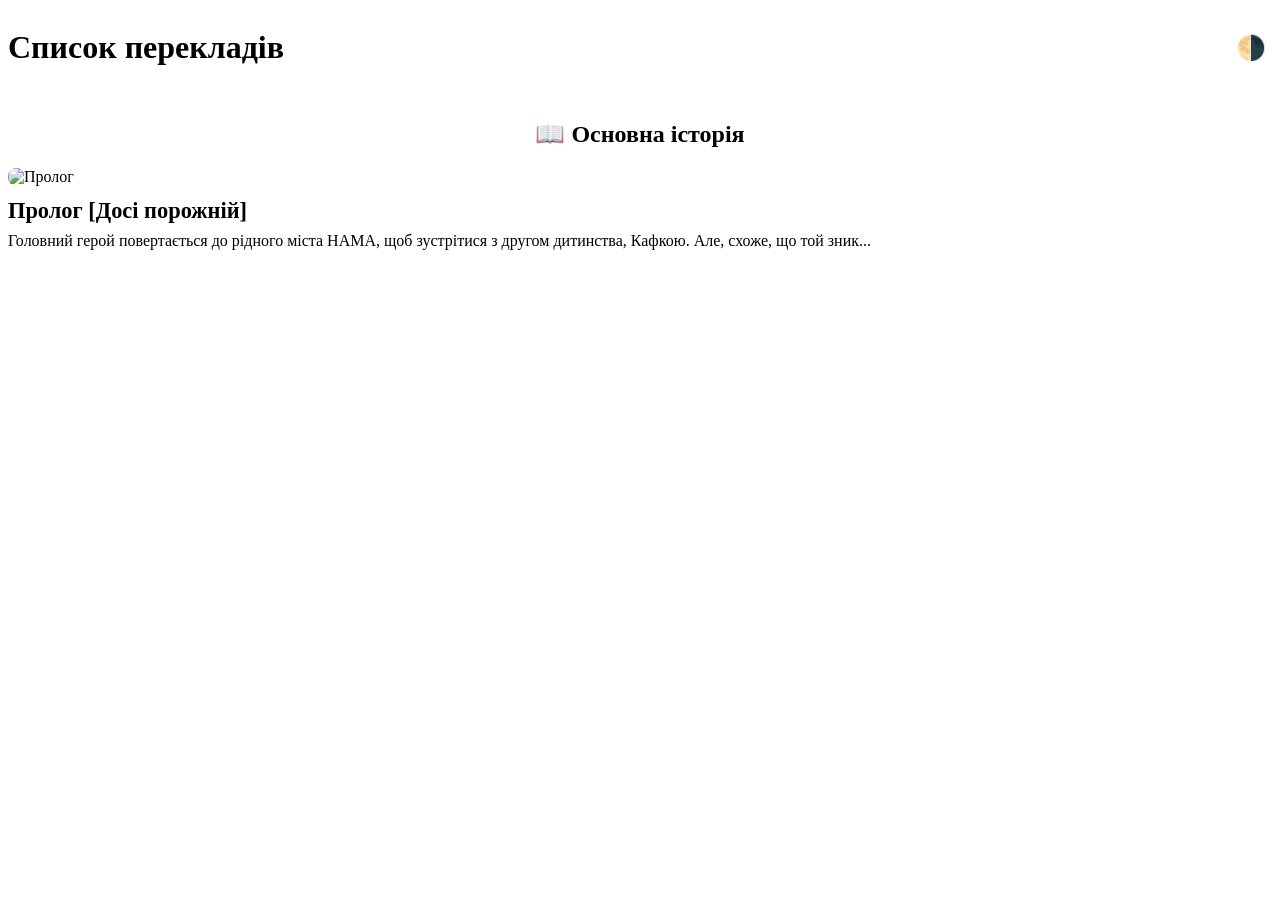
==== index.html @ 8062ac41 "Update index.html" ====
<!DOCTYPE html>
<html lang="uk">
<head>
  <meta charset="UTF-8">
  <meta name="viewport" content="width=device-width, initial-scale=1.0" />
  <title>Переклади</title>
  <link rel="stylesheet" href="css/style.css">
</head>
<body>
  <header>
    <h1>Список перекладів</h1>
    <button id="theme-toggle">🌗</button>
  </header>

<main>
  <!-- Основна історія -->
  <h2 style="margin-top: 2rem; text-align: center;">📖 Основна історія</h2>
  <div class="project-card">
    <a href="tl/prologue/start_prologue.html">
      <img src="tl/prologue/images/scenes/prologue_cassette 17.53.16.jpeg" alt="Пролог" class="project-image" />
      <h3 class="project-title">Пролог [Досі порожній]</h3>
      <p class="project-description">
        Головний герой повертається до рідного міста HAMA, щоб зустрітися з другом дитинства, Кафкою. Але, схоже, що той зник...
      </p>
    </a>
  </div>    
 
</main>

<script src="js/script.js"></script>
</body>
</html>
---- css/style.css ----
:root {
  --bg: #ffffff;
  --text: #000000;
  --bubble-bg: #eeeeee;
  --name-bg: #cccccc;

  --header-bg: #ffffffcc;
  --header-text: #222;

  --accent: #6aa1ff;
  --border: #cccccc;
}

[data-theme="dark"] {
  --bg: #1a1a1a;
  --text: #eeeeee;
  --bubble-bg: #333333;
  --name-bg: #444444;

  --header-bg: #121212cc;
  --header-text: #f5f5f5;

  --accent: #8aa4ff;
  --border: #444;
}

[data-theme="dark"] body {  background-color: var(--bg);
  color: var(--text);
  font-family: sans-serif;
  margin: 0;
  padding: 20px;
  font-size: 16px;
  line-height: 1.5;
}

header {
  display: flex;
  justify-content: space-between;
  align-items: center;
}

#theme-toggle {
  font-size: 1.5rem;
  background: none;
  border: none;
  cursor: pointer;
}

/* Кнопка та меню "Розділи" */
.dropdown {
  position: relative;
  display: inline-block;
}

.empty-state {
  text-align: center;
  margin-top: 4rem;
  opacity: 0.7;
}

.empty-state p {
  font-size: 1.4rem;
  margin-bottom: 0.5rem;
}

.empty-state span {
  font-size: 1rem;
}

.dropdown-toggle {
  background-color: var(--bubble-bg);
  color: var(--text);
  border-radius: 10px;
  transition: 0.2s;
  padding: 8px 16px;
  font-size: 16px;
  border: none;
  cursor: pointer;
}

.dropdown-menu {
  background-color: var(--bg);
  border: 1px solid var(--border);
  backdrop-filter: blur(8px);
  display: none;
  position: absolute;
  min-width: 160px;
  border-radius: 6px;
  box-shadow: 0 4px 8px rgba(0,0,0,0.1);
  z-index: 1;
  right: 0;
  left: auto;
  max-height: 300px;
  overflow-y: auto;
}

.dropdown-menu a {
  color: black;
  padding: 10px 14px;
  text-decoration: none;
  display: block;
}

.dropdown-menu a:hover {
  background-color: var(--accent);
  color: white;
}

/* Діалоги */

.dialogue {
  display: flex;
  align-items: flex-end;
  margin-bottom: 18px;
  animation: fadeIn 0.3s ease;
}

@keyframes fadeIn {
  from {
    opacity: 0;
    transform: translateY(6px);
  }
  to {
    opacity: 1;
    transform: translateY(0);
  }
}

.avatar img {
  width: 56px;
  height: 56px;
  border-radius: 50%;
  object-fit: cover;
  box-shadow: 0 2px 6px rgba(0,0,0,0.15);
}

.text-block {
  margin-left: 12px;
}

.name {
  background-color: var(--name-bg);
  color: var(--text);
  padding: 4px 8px;
  border-radius: 4px;
  font-weight: bold;
  display: inline-block;
  margin-bottom: 0.3em;
  border-radius: 8px;
  font-size: 0.85em;
  letter-spacing: 0.3px;
}

.bubble {
  background-color: var(--bubble-bg);
  padding: 1em;
  border-radius: 8px;
  margin-top: 0.4em;
  max-width: 80%;
  line-height: 1.5;
  box-shadow: 0 2px 6px rgba(0,0,0,0.08);
}
}

/* Ілюстрації */
.illustration {
  display: block;
  max-width: 100%;
  max-height: 80vh;
  height: auto;
  margin: 2em auto;
  border-radius: 8px;
  box-shadow: 0 4px 8px rgba(0,0,0,0.2);
}

/* Проєкти */

  transition: 0.25s;
.project-card {
  border: 1px solid var(--border);
  border-radius: 16px;
  background-color: var(--bubble-bg)
  padding: 16px;
  margin: 16px 0;
  transition: transform 0.2s, border-color 0.2s;
}

.project-card:hover {
  transform: translateY(-4px);
  box-shadow: 0 6px 16px rgba(0,0,0,0.12);
  border-color: #999;
}

.project-card a {
  text-decoration: none;
  color: inherit;
  display: block;
}

.project-image {
  width: 100%;
  border-radius: 8px;
  margin-bottom: 12px;
}

.project-title {
  margin: 0 0 8px 0;
  font-size: 1.4em;
  color: var(--text);
}

.project-description {
  margin: 0;
  font-size: 1em;
  color: var(--text);
}

/* Мобільна адаптивність */

@media (max-width: 600px) {
  html {
    font-size: 18px;
  }

  body {
    font-size: 1rem;
    line-height: 1.6;
  }

  header h1 {
    font-size: 1.8rem;
  }

  header nav a {
    font-size: 1.2rem;
    padding: 0.5em 1em;
  }

  #theme-toggle {
    font-size: 1.8rem;
  }

  .dialogue {
    align-items: flex-start;
  }

  .bubble {
    max-width: 100%;
  }

  .text-block {
    margin-left: 8px;
  }

  .avatar img {
    width: 70px;
  }
}

/* Прогрес-бар */

.progress-bar-container {
  position: fixed;
  top: 0;
  left: 0;
  height: 4px;
  width: 100%;
  background: transparent;
  z-index: 999;
}

.progress-bar {
  height: 100%;
  width: 0;
  background: linear-gradient(90deg, #6aa1ff, #8aa4ff);
  height: 3px;
  transition: width 0.1s linear;
}

.sticky-header {
  position: fixed;
  top: 0;
  left: 0;
  right: 0;
  background: var(--header-bg);
  color: var(--header-text);
  padding: 1rem 1.5rem;
  font-size: 1.5rem;
  font-weight: bold;
  box-shadow: 0 2px 4px rgba(0,0,0,0.1);
  transition: transform 0.3s ease;
  z-index: 1000;
  backdrop-filter: blur(10px);
  -webkit-backdrop-filter: blur(10px);
  border-bottom: 1px solid var(--border);
}

.sticky-header.hidden {
  transform: translateY(-100%);
}




/* Теми */
:root {
  --header-bg: #ffffffcc;
  --header-text: #222;
}


/* Навігація */
.chapter-nav {
  display: flex;
  justify-content: space-between;
  align-items: center;
  margin-top: 3rem;
  padding: 1rem;
  border-top: 1px solid #ccc;
  font-size: 1rem;
}
.nav-button {
  padding: 0.5rem 1rem;
  background: #eaeaea;
  border-radius: 6px;
  text-decoration: none;
  color: black;
}
.nav-button:hover {
  background: #d5d5d5;
}
.chapter-status {
  font-weight: bold;
}

.chapter-title {
  position: sticky;
  top: 0;
background: var(--header-bg, #fff);
  z-index: 50;
  transition: all 0.3s ease;
  padding: 1rem 1.5rem;
  font-size: 1.25rem;
  height: auto;
}

.chapter-title.shrunk {
  padding: 0.3rem 1.5rem;
  font-size: 0.9rem;
  opacity: 0.7;
}

.footnote-ref {
  font-size: 0.8em;
  text-decoration: none;
  color: #888;
}

.footnote {
  font-size: 0.9em;
  border-top: 1px dashed #aaa;
  padding-top: 0.5em;
  margin: 1em 0;
  font-style: italic;
  color: #666;
}

.back-link {
  font-size: 0.8em;
  margin-left: 0.5em;
  text-decoration: none;
  color: #666;
}
.back-link:hover {
  color: #000;
}
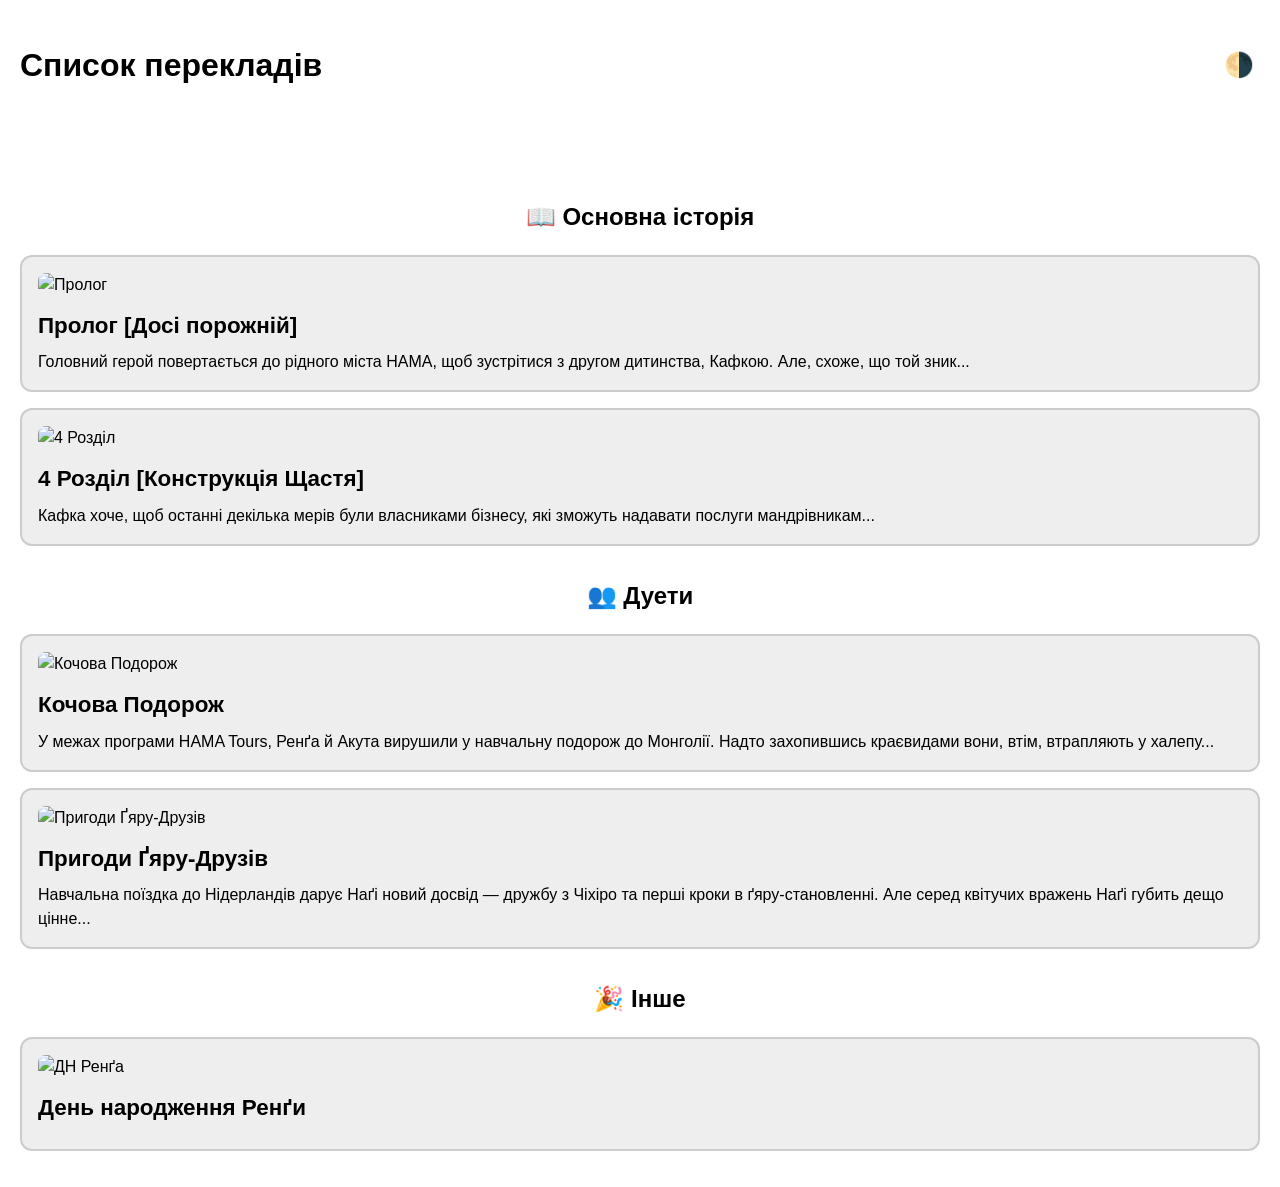
==== commit 2ad087b0: "Update index.html" ====
--- a/index.html
+++ b/index.html
@@ -24,9 +24,50 @@
       </p>
     </a>
   </div>    
- 
+
+  <div class="project-card">
+    <a href="tl/4_main/start_4.html">
+      <img src="tl/4_main/images/scenes/4_cassette.jpg" alt="4 Розділ" class="project-image" />
+      <h3 class="project-title">4 Розділ [Конструкція Щастя]</h3>
+      <p class="project-description">
+Кафка хоче, щоб останні декілька мерів були власниками бізнесу, які зможуть надавати послуги мандрівникам...
+      </p>
+    </a>
+  </div>
+  
+  <!-- Дуети -->
+  <h2 style="margin-top: 2rem; text-align: center;">👥 Дуети</h2>
+  <div class="project-card">
+    <a href="tl/nomadic_journey/start.html">
+      <img src="tl/nomadic_journey/images/scenes/renga_nomadic.png" alt="Кочова Подорож" class="project-image" />
+      <h3 class="project-title">Кочова Подорож</h3>
+      <p class="project-description">
+        У межах програми HAMA Tours, Ренґа й Акута вирушили у навчальну подорож до Монголії. Надто захопившись краєвидами вони, втім, втрапляють у халепу...
+      </p>
+    </a>
+  </div>
+
+  <div class="project-card">
+    <a href="tl/gyaru/start_gyaru.html">
+      <img src="tl/gyaru/images/scenes/nagi_gyaru.png" alt="Пригоди Ґяру-Друзів" class="project-image" />
+      <h3 class="project-title">Пригоди Ґяру-Друзів</h3>
+      <p class="project-description">
+        Навчальна поїздка до Нідерландів дарує Наґі новий досвід — дружбу з Чіхіро та перші кроки в ґяру-становленні. Але серед квітучих вражень Наґі губить дещо цінне...
+      </p>
+    </a>
+  </div>
+
+  <!-- Інше -->
+  <h2 style="margin-top: 2rem; text-align: center;">🎉 Інше</h2>
+  <div class="project-card">
+    <a href="tl/bd_renga/start_bd_renga.html">
+      <img src="tl/bd_renga/images/scenes/renga_bd_2.PNG" alt="ДН Ренґа" class="project-image" />
+      <h3 class="project-title">День народження Ренґи</h3>
+    </a>
+  </div>  
 </main>
 
 <script src="js/script.js"></script>
 </body>
 </html>
+
--- a/css/style.css
+++ b/css/style.css
@@ -6,9 +6,6 @@
 
   --header-bg: #ffffffcc;
   --header-text: #222;
-
-  --accent: #6aa1ff;
-  --border: #cccccc;
 }
 
 [data-theme="dark"] {
@@ -19,12 +16,13 @@
 
   --header-bg: #121212cc;
   --header-text: #f5f5f5;
-
-  --accent: #8aa4ff;
-  --border: #444;
-}
-
-[data-theme="dark"] body {  background-color: var(--bg);
+}
+main {
+  padding-top: 3.5rem; /* розтошування назви розділу під банером  */
+}
+
+body {
+  background-color: var(--bg);
   color: var(--text);
   font-family: sans-serif;
   margin: 0;
@@ -52,44 +50,28 @@
   display: inline-block;
 }
 
-.empty-state {
-  text-align: center;
-  margin-top: 4rem;
-  opacity: 0.7;
-}
-
-.empty-state p {
-  font-size: 1.4rem;
-  margin-bottom: 0.5rem;
-}
-
-.empty-state span {
-  font-size: 1rem;
-}
-
 .dropdown-toggle {
-  background-color: var(--bubble-bg);
-  color: var(--text);
-  border-radius: 10px;
-  transition: 0.2s;
+  background-color: #555;
+  color: white;
   padding: 8px 16px;
   font-size: 16px;
   border: none;
   cursor: pointer;
+  border-radius: 6px;
 }
 
 .dropdown-menu {
-  background-color: var(--bg);
-  border: 1px solid var(--border);
-  backdrop-filter: blur(8px);
   display: none;
   position: absolute;
+  background-color: #f9f9f9;
   min-width: 160px;
   border-radius: 6px;
   box-shadow: 0 4px 8px rgba(0,0,0,0.1);
   z-index: 1;
+
   right: 0;
   left: auto;
+
   max-height: 300px;
   overflow-y: auto;
 }
@@ -102,36 +84,19 @@
 }
 
 .dropdown-menu a:hover {
-  background-color: var(--accent);
-  color: white;
+  background-color: #eee;
 }
 
 /* Діалоги */
-
 .dialogue {
   display: flex;
-  align-items: flex-end;
-  margin-bottom: 18px;
-  animation: fadeIn 0.3s ease;
-}
-
-@keyframes fadeIn {
-  from {
-    opacity: 0;
-    transform: translateY(6px);
-  }
-  to {
-    opacity: 1;
-    transform: translateY(0);
-  }
+  align-items: flex-start;
+  margin-bottom: 20px;
 }
 
 .avatar img {
-  width: 56px;
-  height: 56px;
+  width: 60px;
   border-radius: 50%;
-  object-fit: cover;
-  box-shadow: 0 2px 6px rgba(0,0,0,0.15);
 }
 
 .text-block {
@@ -146,9 +111,6 @@
   font-weight: bold;
   display: inline-block;
   margin-bottom: 0.3em;
-  border-radius: 8px;
-  font-size: 0.85em;
-  letter-spacing: 0.3px;
 }
 
 .bubble {
@@ -157,10 +119,91 @@
   border-radius: 8px;
   margin-top: 0.4em;
   max-width: 80%;
-  line-height: 1.5;
-  box-shadow: 0 2px 6px rgba(0,0,0,0.08);
-}
-}
+  line-height: 1.4;
+}
+
+/* Персонажі — Ім’я + Бульбашка */
+
+.name-kaede { background-color: #A5D762; color: #000; }
+.bubble-kaede { background-color: #C3FF80; color: #000; }
+
+.name-renga { background-color: #c2a858; color: #fff; }
+.bubble-renga { background-color: #EED59E; color: #000; }
+
+.name-kafka { background-color: #9a87cc; color: #fff; }
+.bubble-kafka { background-color: #C8B7FF; color: #000; }
+
+.name-yukikaze { background-color: #5fb8dd; color: #fff; }
+.bubble-yukikaze { background-color: #A3DFFF; color: #000; }
+
+.name-akuta { background-color: #e08a50; color: #fff; }
+.bubble-akuta { background-color: #FFC199; color: #000; }
+
+.name-ushio { background-color: #89c774; color: #fff; }
+.bubble-ushio { background-color: #CBF899; color: #000; }
+
+/* Інші персонажі */
+.name-ten { background-color: #c0c9d9; color: #000; }
+.bubble-ten { background-color: #E4EBF5; color: #000; }
+
+.name-liguang { background-color: #cc6a5d; color: #fff; }
+.bubble-liguang { background-color: #FF998A; color: #000; }
+
+.name-kiroku { background-color: #9f7cc4; color: #fff; }
+.bubble-kiroku { background-color: #D7ADF3; color: #000; }
+
+.name-nanaki { background-color: #5fb8b1; color: #fff; }
+.bubble-nanaki { background-color: #9BE1DC; color: #000; }
+
+.name-muneuji { background-color: #e49cb8; color: #000; }
+.bubble-muneuji { background-color: #FFD2E9; color: #000; }
+
+.name-raito { background-color: #769e8d; color: #fff; }
+.bubble-raito { background-color: #A0C8B7; color: #000; }
+
+.name-kinari { background-color: #d4b9e9; color: #000; }
+.bubble-kinari { background-color: #F5E4FF; color: #000; }
+
+.name-chihiro { background-color: #6ed6a7; color: #000; }
+.bubble-chihiro { background-color: #A3F5CD; color: #000; }
+
+.name-tao { background-color: #789dbc; color: #fff; }
+.bubble-tao { background-color: #ADCDE4; color: #000; }
+
+.name-kuguri { background-color: #c46e92; color: #fff; }
+.bubble-kuguri { background-color: #EE9BB7; color: #000; }
+
+.name-nagi { background-color: #8784d1; color: #fff; }
+.bubble-nagi { background-color: #B9B7F5; color: #000; }
+
+.name-toi { background-color: #ccb86d; color: #000; }
+.bubble-toi { background-color: #FFEEB2; color: #000; }
+
+.name-ryui { background-color: #e2758d; color: #fff; }
+.bubble-ryui { background-color: #FFA8BE; color: #000; }
+
+.name-yodaka { background-color: #c2be86; color: #000; }
+.bubble-yodaka { background-color: #F8F3D5; color: #000; }
+
+.name-netaro { background-color: #dd70b7; color: #fff; }
+.bubble-netaro { background-color: #FF99E4; color: #000; }
+
+.name-renga-akuta { background-color: #d19954; color: #fff; }
+.bubble-renga-akuta { background-color: #f6cb9c; color: #000; }
+
+
+.name-yachiyo { background-color: #BDCCC3; color: #000; }
+.bubble-yachiyo { background-color: #E5EAE1; color: #000; }
+
+.name-sakujiro { background-color: #BDCCC3; color: #000; }
+.bubble-sakujiro { background-color: #E5EAE1; color: #000; }
+
+.name-nayuki { background-color: #BDCCC3; color: #000; }
+.bubble-nayuki { background-color: #E5EAE1; color: #000; }
+
+.name-daniel { background-color: #BDCCC3; color: #000; }
+.bubble-daniel { background-color: #E5EAE1; color: #000; }
+
 
 /* Ілюстрації */
 .illustration {
@@ -174,20 +217,17 @@
 }
 
 /* Проєкти */
-
-  transition: 0.25s;
 .project-card {
-  border: 1px solid var(--border);
-  border-radius: 16px;
-  background-color: var(--bubble-bg)
+  border: 2px solid #ccc;
+  border-radius: 12px;
   padding: 16px;
   margin: 16px 0;
+  background-color: var(--bubble-bg);
   transition: transform 0.2s, border-color 0.2s;
 }
 
 .project-card:hover {
-  transform: translateY(-4px);
-  box-shadow: 0 6px 16px rgba(0,0,0,0.12);
+  transform: scale(1.01);
   border-color: #999;
 }
 
@@ -216,7 +256,6 @@
 }
 
 /* Мобільна адаптивність */
-
 @media (max-width: 600px) {
   html {
     font-size: 18px;
@@ -240,16 +279,9 @@
     font-size: 1.8rem;
   }
 
-  .dialogue {
-    align-items: flex-start;
-  }
-
   .bubble {
     max-width: 100%;
-  }
-
-  .text-block {
-    margin-left: 8px;
+    font-size: 1.1rem;
   }
 
   .avatar img {
@@ -258,25 +290,21 @@
 }
 
 /* Прогрес-бар */
-
 .progress-bar-container {
   position: fixed;
   top: 0;
   left: 0;
   height: 4px;
   width: 100%;
-  background: transparent;
+  background: #e0e0e0;
   z-index: 999;
 }
-
 .progress-bar {
   height: 100%;
   width: 0;
-  background: linear-gradient(90deg, #6aa1ff, #8aa4ff);
-  height: 3px;
+  background: #6aa1ff;
   transition: width 0.1s linear;
 }
-
 .sticky-header {
   position: fixed;
   top: 0;
@@ -290,9 +318,6 @@
   box-shadow: 0 2px 4px rgba(0,0,0,0.1);
   transition: transform 0.3s ease;
   z-index: 1000;
-  backdrop-filter: blur(10px);
-  -webkit-backdrop-filter: blur(10px);
-  border-bottom: 1px solid var(--border);
 }
 
 .sticky-header.hidden {
@@ -307,6 +332,12 @@
   --header-bg: #ffffffcc;
   --header-text: #222;
 }
+
+[data-theme="dark"] {
+  --header-bg: #121212cc;
+  --header-text: #f5f5f5;
+}
+
 
 
 /* Навігація */
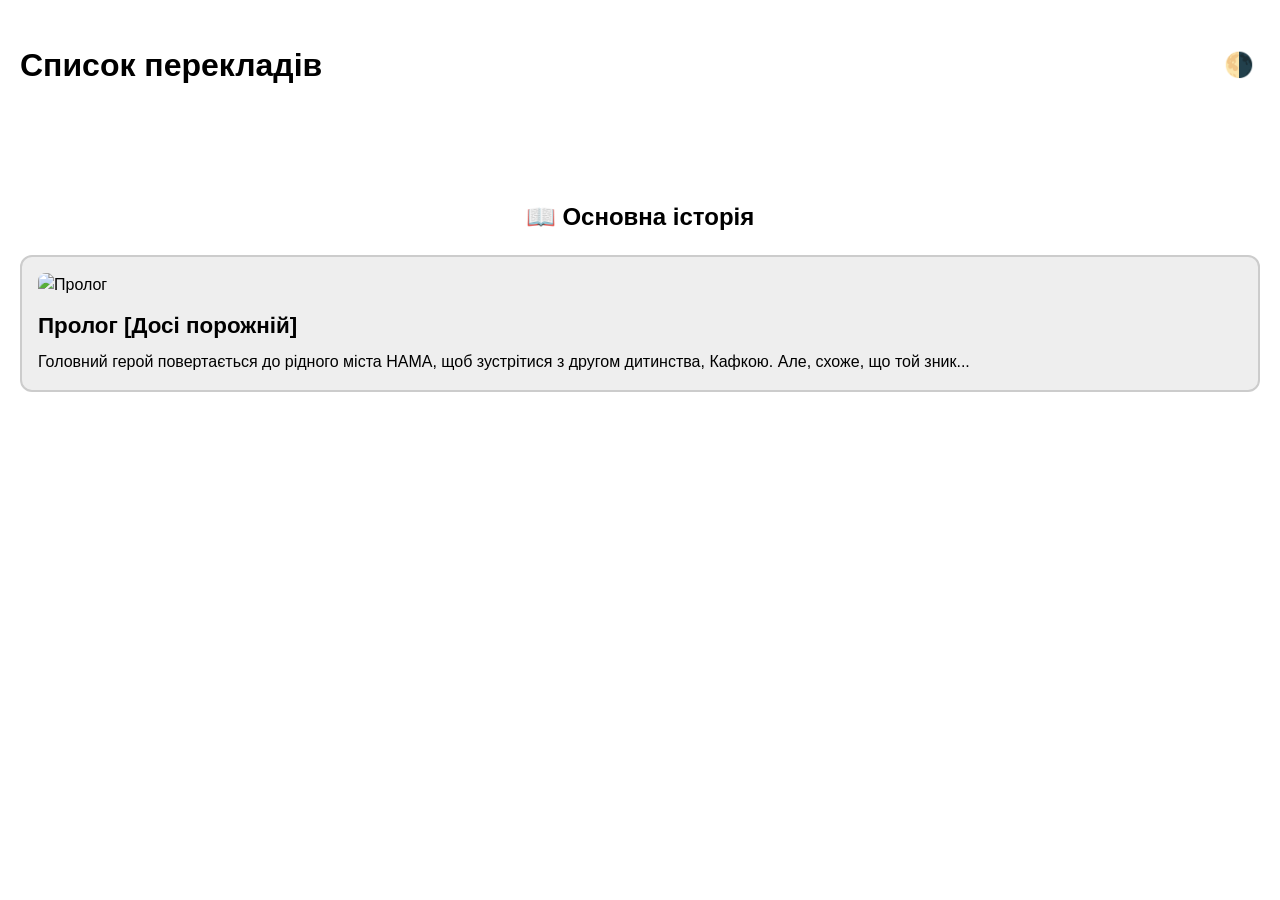
==== commit dbacdee4: "Update index.html" ====
--- a/index.html
+++ b/index.html
@@ -24,47 +24,7 @@
       </p>
     </a>
   </div>    
-
-  <div class="project-card">
-    <a href="tl/4_main/start_4.html">
-      <img src="tl/4_main/images/scenes/4_cassette.jpg" alt="4 Розділ" class="project-image" />
-      <h3 class="project-title">4 Розділ [Конструкція Щастя]</h3>
-      <p class="project-description">
-Кафка хоче, щоб останні декілька мерів були власниками бізнесу, які зможуть надавати послуги мандрівникам...
-      </p>
-    </a>
-  </div>
-  
-  <!-- Дуети -->
-  <h2 style="margin-top: 2rem; text-align: center;">👥 Дуети</h2>
-  <div class="project-card">
-    <a href="tl/nomadic_journey/start.html">
-      <img src="tl/nomadic_journey/images/scenes/renga_nomadic.png" alt="Кочова Подорож" class="project-image" />
-      <h3 class="project-title">Кочова Подорож</h3>
-      <p class="project-description">
-        У межах програми HAMA Tours, Ренґа й Акута вирушили у навчальну подорож до Монголії. Надто захопившись краєвидами вони, втім, втрапляють у халепу...
-      </p>
-    </a>
-  </div>
-
-  <div class="project-card">
-    <a href="tl/gyaru/start_gyaru.html">
-      <img src="tl/gyaru/images/scenes/nagi_gyaru.png" alt="Пригоди Ґяру-Друзів" class="project-image" />
-      <h3 class="project-title">Пригоди Ґяру-Друзів</h3>
-      <p class="project-description">
-        Навчальна поїздка до Нідерландів дарує Наґі новий досвід — дружбу з Чіхіро та перші кроки в ґяру-становленні. Але серед квітучих вражень Наґі губить дещо цінне...
-      </p>
-    </a>
-  </div>
-
-  <!-- Інше -->
-  <h2 style="margin-top: 2rem; text-align: center;">🎉 Інше</h2>
-  <div class="project-card">
-    <a href="tl/bd_renga/start_bd_renga.html">
-      <img src="tl/bd_renga/images/scenes/renga_bd_2.PNG" alt="ДН Ренґа" class="project-image" />
-      <h3 class="project-title">День народження Ренґи</h3>
-    </a>
-  </div>  
+ 
 </main>
 
 <script src="js/script.js"></script>
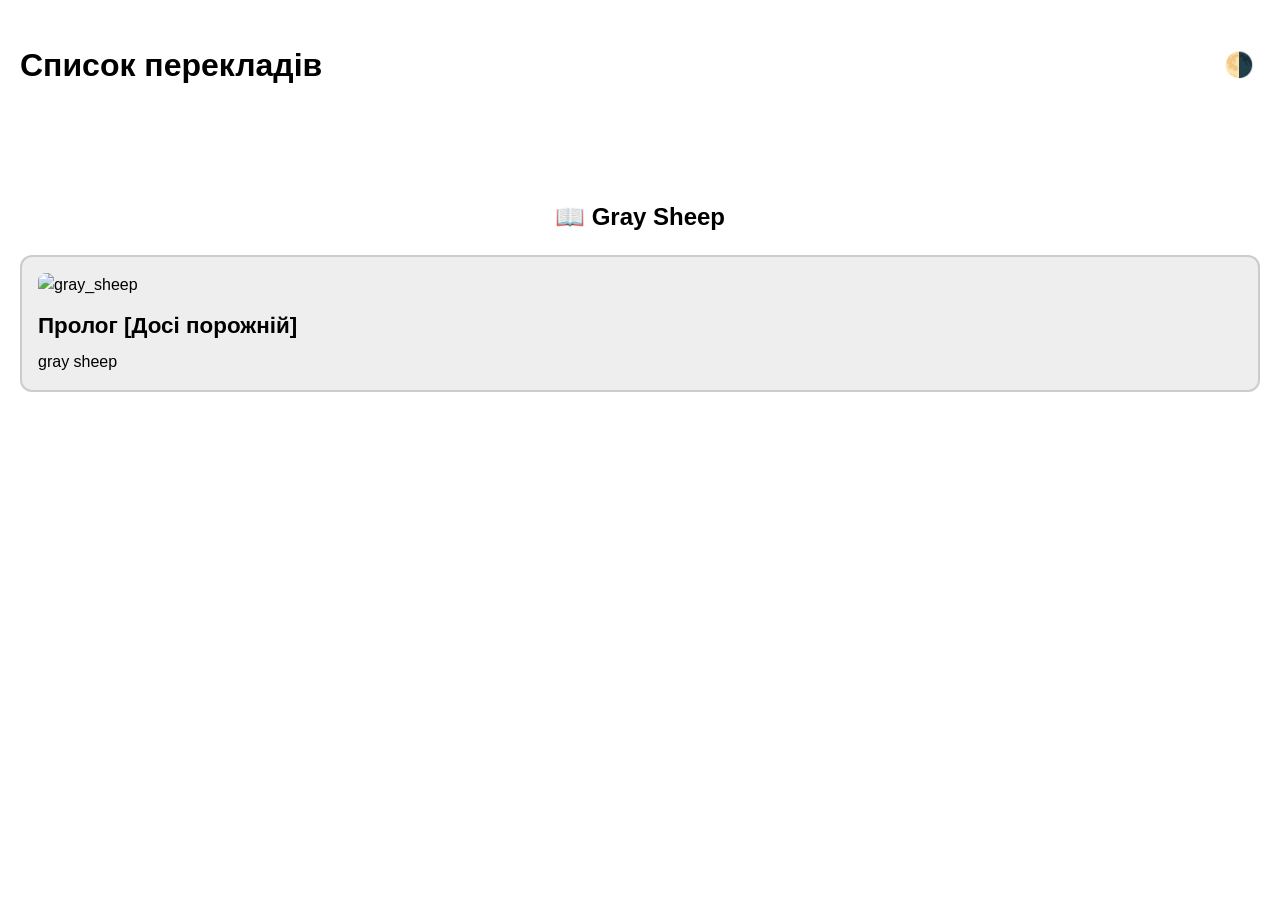
==== commit c207cafa: "Update index.html" ====
--- a/index.html
+++ b/index.html
@@ -14,13 +14,13 @@
 
 <main>
   <!-- Основна історія -->
-  <h2 style="margin-top: 2rem; text-align: center;">📖 Основна історія</h2>
+  <h2 style="margin-top: 2rem; text-align: center;">📖 Gray Sheep</h2>
   <div class="project-card">
-    <a href="tl/prologue/start_prologue.html">
-      <img src="tl/prologue/images/scenes/prologue_cassette 17.53.16.jpeg" alt="Пролог" class="project-image" />
+    <a href="tl/gray_sheep/voice_dramas/1_vd.html">
+      <img src="tl/prologue/images/scenes/prologue_cassette 17.53.16.jpeg" alt="gray_sheep" class="project-image" />
       <h3 class="project-title">Пролог [Досі порожній]</h3>
       <p class="project-description">
-        Головний герой повертається до рідного міста HAMA, щоб зустрітися з другом дитинства, Кафкою. Але, схоже, що той зник...
+        gray sheep
       </p>
     </a>
   </div>    
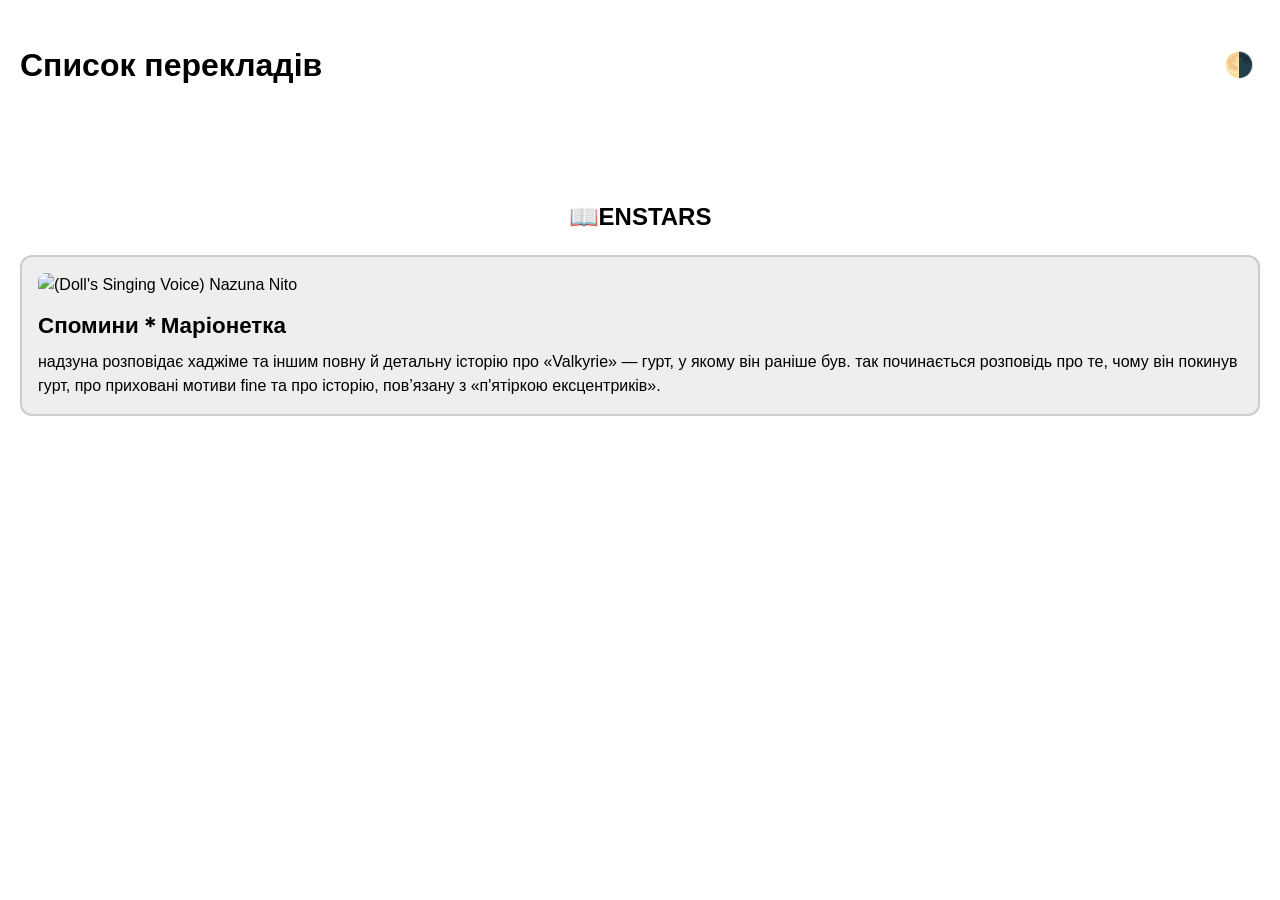
==== commit 905d8857: "Update index.html" ====
--- a/index.html
+++ b/index.html
@@ -14,13 +14,13 @@
 
 <main>
   <!-- Основна історія -->
-  <h2 style="margin-top: 2rem; text-align: center;">📖 Gray Sheep</h2>
+  <h2 style="margin-top: 2rem; text-align: center;">📖ENSTARS</h2>
   <div class="project-card">
-    <a href="tl/gray_sheep/voice_dramas/1_vd.html">
-      <img src="tl/prologue/images/scenes/prologue_cassette 17.53.16.jpeg" alt="gray_sheep" class="project-image" />
-      <h3 class="project-title">Пролог [Досі порожній]</h3>
+    <a href="tl/enstars/marionette/1_mar.html">
+      <img src="tl/enstars/images/marionette/prologue_cassette 17.53.16.jpeg" alt="(Doll's Singing Voice) Nazuna Nito" class="project-image" />
+      <h3 class="project-title">Спомини＊Маріонетка</h3>
       <p class="project-description">
-        gray sheep
+         надзуна розповідає хаджіме та іншим повну й детальну історію про «Valkyrie» — гурт, у якому він раніше був. так починається розповідь про те, чому він покинув гурт, про приховані мотиви fine та про історію, пов’язану з «п'ятіркою ексцентриків».
       </p>
     </a>
   </div>    
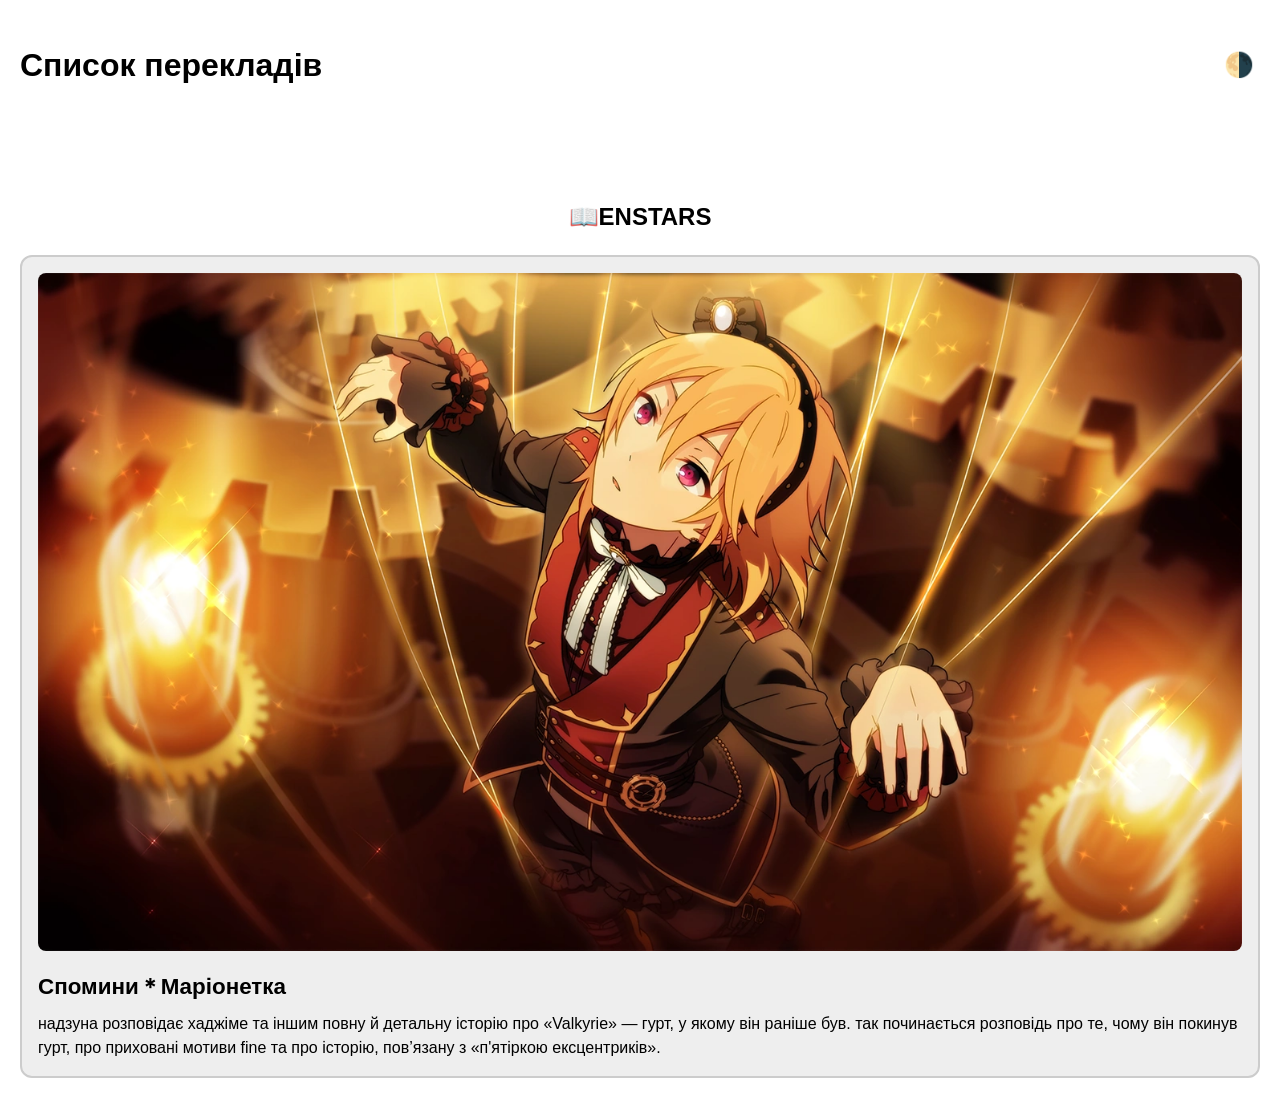
==== commit 9467404b: "Update index.html" ====
--- a/index.html
+++ b/index.html
@@ -13,11 +13,12 @@
   </header>
 
 <main>
-  <!-- Основна історія -->
+  
   <h2 style="margin-top: 2rem; text-align: center;">📖ENSTARS</h2>
+  
   <div class="project-card">
     <a href="tl/enstars/marionette/1_mar.html">
-      <img src="tl/enstars/images/marionette/prologue_cassette 17.53.16.jpeg" alt="(Doll's Singing Voice) Nazuna Nito" class="project-image" />
+      <img src="tl/enstars/marionette/images/marionette_nazuna.webp" alt="(Doll's Singing Voice) Nazuna Nito" class="project-image" />
       <h3 class="project-title">Спомини＊Маріонетка</h3>
       <p class="project-description">
          надзуна розповідає хаджіме та іншим повну й детальну історію про «Valkyrie» — гурт, у якому він раніше був. так починається розповідь про те, чому він покинув гурт, про приховані мотиви fine та про історію, пов’язану з «п'ятіркою ексцентриків».
@@ -30,4 +31,3 @@
 <script src="js/script.js"></script>
 </body>
 </html>
-
--- a/css/style.css
+++ b/css/style.css
@@ -122,7 +122,20 @@
   line-height: 1.4;
 }
 
+
 /* Персонажі — Ім’я + Бульбашка */
+
+.name-nazuna { background-color: #EEDCB3; color: #000; }
+.bubble-nazuna { background-color: #F7EED9; color: #000; }
+
+.name-nazuna { background-color: #FFEC47; color: #000; }
+.bubble-nazuna { background-color: #FFF6A3; color: #000; }
+
+.name-mitsuru { background-color: #ED6D35; color: #000; }
+.bubble-mitsuru { background-color: #F6B69A; color: #000; }
+
+.name-hajime { background-color: #CAB8D9; color: #000; }
+.bubble-hajime { background-color: #E5DCEC; color: #000; }
 
 .name-kaede { background-color: #A5D762; color: #000; }
 .bubble-kaede { background-color: #C3FF80; color: #000; }
